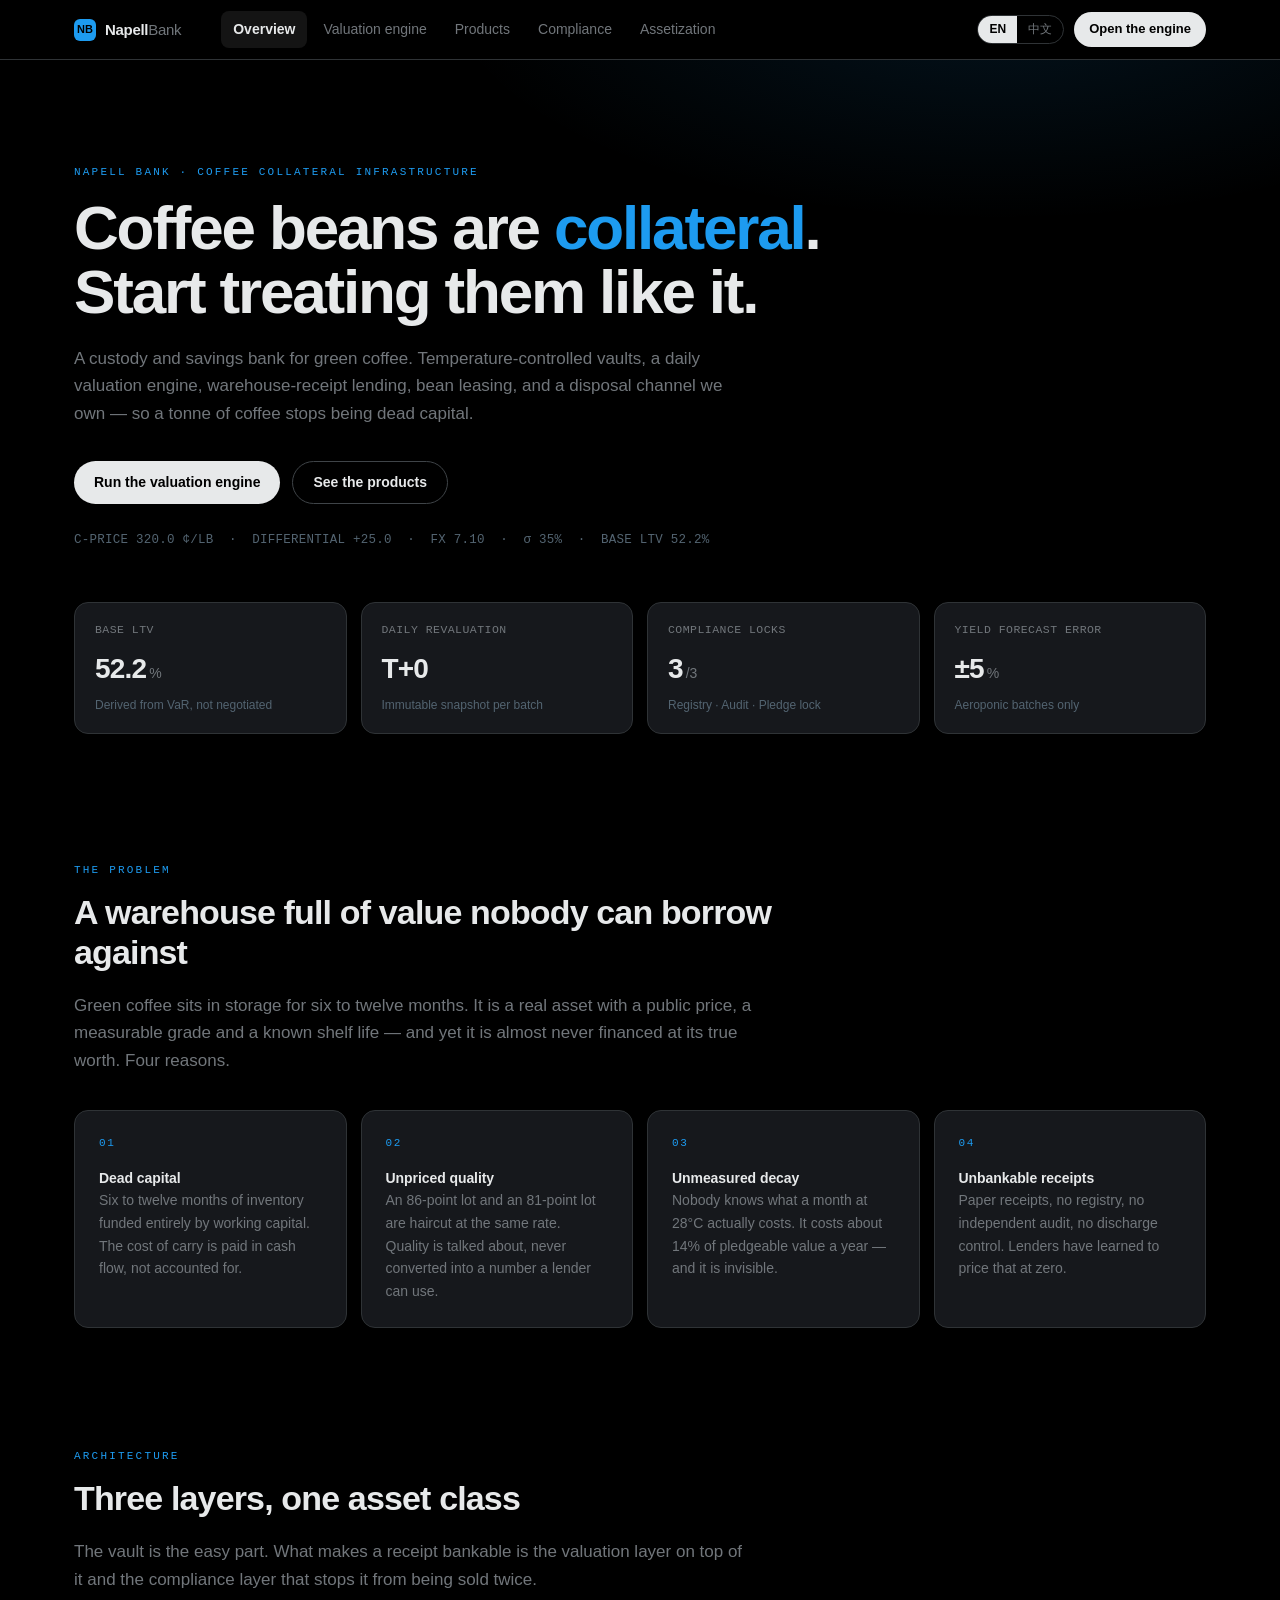
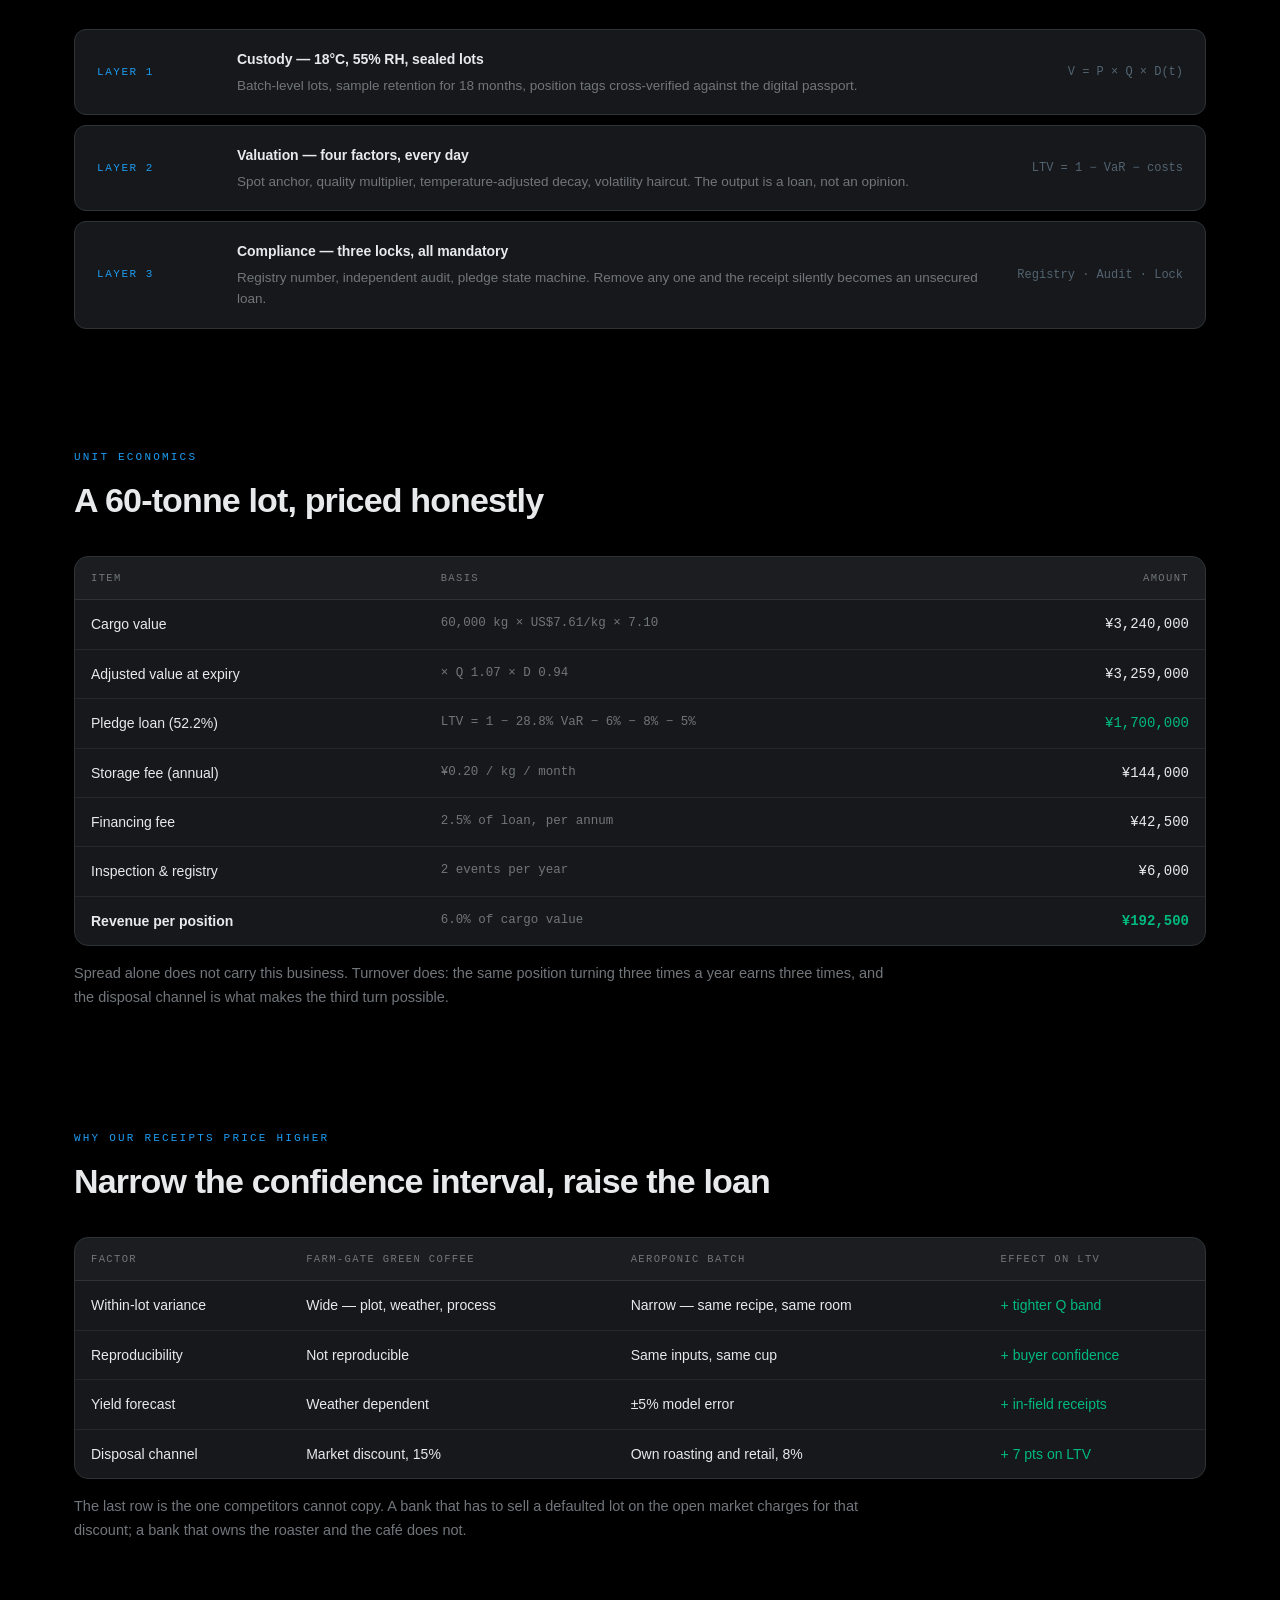
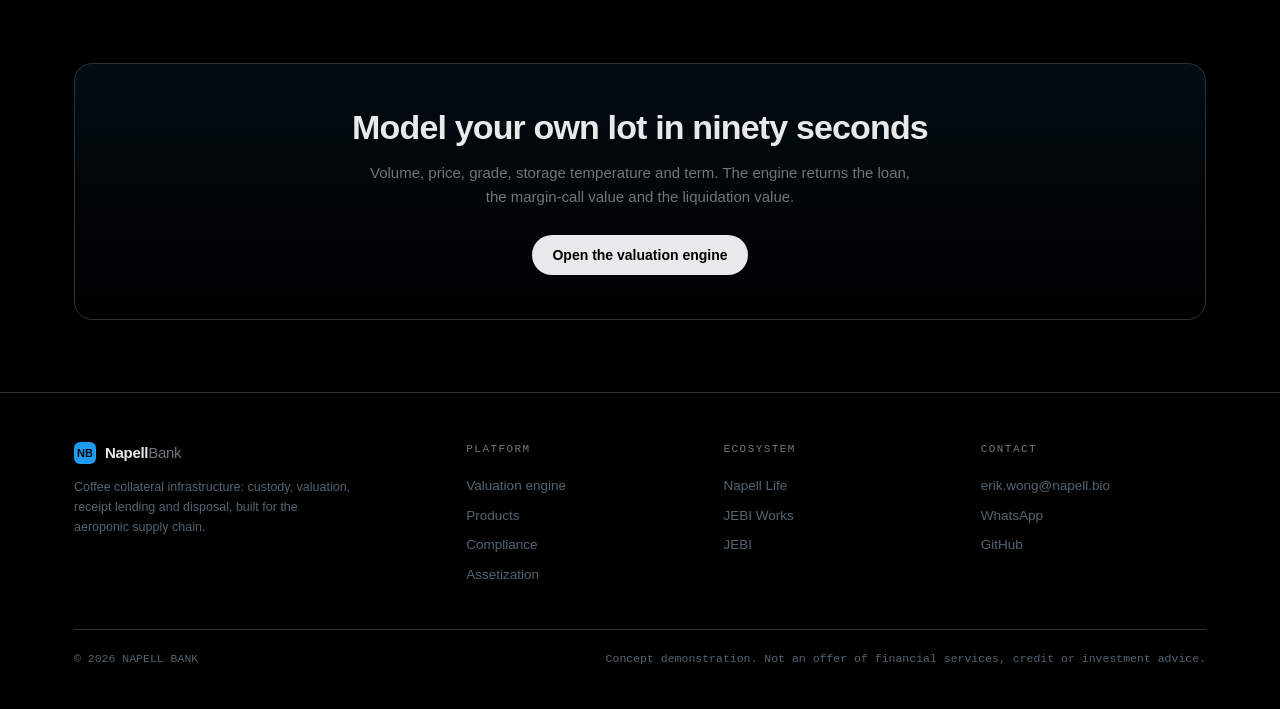
==== index.html @ 78242307 "Napell Bank: coffee bean custody and savings bank Five-page static site built around a VaR-derived v" ====
<!DOCTYPE html>
<html lang="en" data-lang="en">
<head>
<meta charset="utf-8">
<meta name="viewport" content="width=device-width, initial-scale=1">
<title data-en="Napell Bank — Coffee Bean Custody &amp; Savings Bank" data-zh="Napell Bank — 咖啡豆存管与储蓄银行">Napell Bank — Coffee Bean Custody &amp; Savings Bank</title>
<meta name="description" content="A custody and savings bank for green coffee: temperature-controlled vaults, a daily valuation engine, warehouse-receipt lending, bean leasing, and a disposal channel we own.">
<link rel="icon" href="data:image/svg+xml,%3Csvg xmlns='http://www.w3.org/2000/svg' viewBox='0 0 32 32'%3E%3Crect width='32' height='32' rx='8' fill='%231d9bf0'/%3E%3Cellipse cx='16' cy='16' rx='7' ry='9' fill='%23000'/%3E%3Cpath d='M16 8c-2 4-2 12 0 16' stroke='%231d9bf0' stroke-width='1.6' fill='none'/%3E%3C/svg%3E">
<link rel="stylesheet" href="assets/css/style.css">
</head>
<body data-page="index">

<header class="nav">
  <div class="nav-inner">
    <a class="brand" href="index.html">
      <span class="mark">NB</span>
      <span>Napell<span class="b2">Bank</span></span>
    </a>
    <nav class="nav-links">
      <a href="index.html" data-nav="index" data-en="Overview" data-zh="概览">Overview</a>
      <a href="valuation.html" data-nav="valuation" data-en="Valuation engine" data-zh="估值引擎">Valuation engine</a>
      <a href="products.html" data-nav="products" data-en="Products" data-zh="产品">Products</a>
      <a href="compliance.html" data-nav="compliance" data-en="Compliance" data-zh="合规底座">Compliance</a>
      <a href="assetization.html" data-nav="assetization" data-en="Assetization" data-zh="资产化">Assetization</a>
    </nav>
    <div class="nav-right">
      <div class="lang">
        <button data-lang-btn="en" class="on">EN</button>
        <button data-lang-btn="zh">中文</button>
      </div>
      <a class="btn sm" href="valuation.html" data-en="Open the engine" data-zh="打开引擎">Open the engine</a>
      <button class="burger" aria-label="Menu" aria-expanded="false">
        <svg width="20" height="20" viewBox="0 0 20 20" fill="none" stroke="currentColor" stroke-width="1.6"><path d="M3 6h14M3 10h14M3 14h14"/></svg>
      </button>
    </div>
  </div>
</header>

<main>

<section class="hero">
  <div class="wrap">
    <div class="eyebrow" data-en="Napell Bank · Coffee collateral infrastructure" data-zh="Napell Bank · 咖啡抵押品基础设施">Napell Bank · Coffee collateral infrastructure</div>
    <h1 data-en="Coffee beans are <span class='hl'>collateral</span>.<br>Start treating them like it." data-zh="咖啡豆本身就是<span class='hl'>抵押品</span>。<br>请按抵押品的方式对待它。">Coffee beans are <span class="hl">collateral</span>.<br>Start treating them like it.</h1>
    <p class="lead" data-en="A custody and savings bank for green coffee. Temperature-controlled vaults, a daily valuation engine, warehouse-receipt lending, bean leasing, and a disposal channel we own — so a tonne of coffee stops being dead capital." data-zh="一家为生豆而建的存管与储蓄银行。恒温仓、每日估值引擎、仓单质押融资、生豆租赁，加上我们自有的处置渠道——让每一吨咖啡不再是沉默的资本。">A custody and savings bank for green coffee. Temperature-controlled vaults, a daily valuation engine, warehouse-receipt lending, bean leasing, and a disposal channel we own — so a tonne of coffee stops being dead capital.</p>
    <div class="hero-cta">
      <a class="btn" href="valuation.html" data-en="Run the valuation engine" data-zh="运行估值引擎">Run the valuation engine</a>
      <a class="btn ghost" href="products.html" data-en="See the products" data-zh="查看产品">See the products</a>
    </div>
    <div class="hero-note">C-PRICE 320.0 ¢/LB &nbsp;·&nbsp; DIFFERENTIAL +25.0 &nbsp;·&nbsp; FX 7.10 &nbsp;·&nbsp; σ 35% &nbsp;·&nbsp; BASE LTV 52.2%</div>

    <div class="kpis">
      <div class="kpi">
        <div class="k" data-en="Base LTV" data-zh="基准质押率">Base LTV</div>
        <div class="v">52.2<small>%</small></div>
        <div class="n" data-en="Derived from VaR, not negotiated" data-zh="由 VaR 反推，不是谈出来的">Derived from VaR, not negotiated</div>
      </div>
      <div class="kpi">
        <div class="k" data-en="Daily revaluation" data-zh="每日重估">Daily revaluation</div>
        <div class="v">T+0</div>
        <div class="n" data-en="Immutable snapshot per batch" data-zh="每批次留痕不可改">Immutable snapshot per batch</div>
      </div>
      <div class="kpi">
        <div class="k" data-en="Compliance locks" data-zh="合规锁">Compliance locks</div>
        <div class="v">3<small>/3</small></div>
        <div class="n" data-en="Registry · Audit · Pledge lock" data-zh="登记 · 审计 · 质押锁定">Registry · Audit · Pledge lock</div>
      </div>
      <div class="kpi">
        <div class="k" data-en="Yield forecast error" data-zh="产量预测误差">Yield forecast error</div>
        <div class="v">±5<small>%</small></div>
        <div class="n" data-en="Aeroponic batches only" data-zh="仅限雾化水培批次">Aeroponic batches only</div>
      </div>
    </div>
  </div>
</section>

<section class="tight">
  <div class="wrap">
    <div class="sec-head">
      <div class="eyebrow" data-en="The problem" data-zh="问题">The problem</div>
      <h2 data-en="A warehouse full of value nobody can borrow against" data-zh="堆满价值，却借不出一分钱">A warehouse full of value nobody can borrow against</h2>
      <p class="lead" data-en="Green coffee sits in storage for six to twelve months. It is a real asset with a public price, a measurable grade and a known shelf life — and yet it is almost never financed at its true worth. Four reasons." data-zh="生豆在仓里躺六到十二个月。它有公开价格、可测等级、明确货架期——却几乎从不按其真实价值获得融资。原因有四个。">Green coffee sits in storage for six to twelve months. It is a real asset with a public price, a measurable grade and a known shelf life — and yet it is almost never financed at its true worth. Four reasons.</p>
    </div>
    <div class="g4">
      <div class="card">
        <span class="idx">01</span>
        <h4 data-en="Dead capital" data-zh="沉默的资本">Dead capital</h4>
        <p data-en="Six to twelve months of inventory funded entirely by working capital. The cost of carry is paid in cash flow, not accounted for." data-zh="六到十二个月的库存全靠自有流动资金垫付。持有成本以现金流的形式支付，却从不被计入账本。">Six to twelve months of inventory funded entirely by working capital. The cost of carry is paid in cash flow, not accounted for.</p>
      </div>
      <div class="card">
        <span class="idx">02</span>
        <h4 data-en="Unpriced quality" data-zh="未被定价的品质">Unpriced quality</h4>
        <p data-en="An 86-point lot and an 81-point lot are haircut at the same rate. Quality is talked about, never converted into a number a lender can use." data-zh="86 分和 81 分的批次被按同一个折价率处理。品质只是话术，从未被换算成放款方能使用的数字。">An 86-point lot and an 81-point lot are haircut at the same rate. Quality is talked about, never converted into a number a lender can use.</p>
      </div>
      <div class="card">
        <span class="idx">03</span>
        <h4 data-en="Unmeasured decay" data-zh="未被计量的衰减">Unmeasured decay</h4>
        <p data-en="Nobody knows what a month at 28°C actually costs. It costs about 14% of pledgeable value a year — and it is invisible." data-zh="没人知道在 28°C 存放一个月值多少钱。答案是每年约 14% 的可质押价值——而它完全不可见。">Nobody knows what a month at 28°C actually costs. It costs about 14% of pledgeable value a year — and it is invisible.</p>
      </div>
      <div class="card">
        <span class="idx">04</span>
        <h4 data-en="Unbankable receipts" data-zh="不可入押的仓单">Unbankable receipts</h4>
        <p data-en="Paper receipts, no registry, no independent audit, no discharge control. Lenders have learned to price that at zero." data-zh="纸质仓单、无登记、无独立审计、无放货控制。放款方已经学会把它按零计价。">Paper receipts, no registry, no independent audit, no discharge control. Lenders have learned to price that at zero.</p>
      </div>
    </div>
  </div>
</section>

<section>
  <div class="wrap">
    <div class="sec-head">
      <div class="eyebrow" data-en="Architecture" data-zh="架构">Architecture</div>
      <h2 data-en="Three layers, one asset class" data-zh="三层结构，一个资产类别">Three layers, one asset class</h2>
      <p class="lead" data-en="The vault is the easy part. What makes a receipt bankable is the valuation layer on top of it and the compliance layer that stops it from being sold twice." data-zh="建仓是最容易的部分。让仓单可以被抵押的，是压在上面的估值层，以及阻止同一批货被卖两次的合规层。">The vault is the easy part. What makes a receipt bankable is the valuation layer on top of it and the compliance layer that stops it from being sold twice.</p>
    </div>
    <div class="layers">
      <div class="layer">
        <div class="tag" data-en="Layer 1" data-zh="第一层">Layer 1</div>
        <div class="body">
          <h4 data-en="Custody — 18°C, 55% RH, sealed lots" data-zh="存管 — 18°C、55% RH、整批封存">Custody — 18°C, 55% RH, sealed lots</h4>
          <p data-en="Batch-level lots, sample retention for 18 months, position tags cross-verified against the digital passport." data-zh="按批次分垛、留样封存 18 个月、货位标签与数字护照交叉核验。">Batch-level lots, sample retention for 18 months, position tags cross-verified against the digital passport.</p>
        </div>
        <div class="val">V = P × Q × D(t)</div>
      </div>
      <div class="layer">
        <div class="tag" data-en="Layer 2" data-zh="第二层">Layer 2</div>
        <div class="body">
          <h4 data-en="Valuation — four factors, every day" data-zh="估值 — 四个因子，逐日重算">Valuation — four factors, every day</h4>
          <p data-en="Spot anchor, quality multiplier, temperature-adjusted decay, volatility haircut. The output is a loan, not an opinion." data-zh="现货锚、品质乘数、温度修正衰减、波动率折价。输出的是一个可放款金额，不是一个观点。">Spot anchor, quality multiplier, temperature-adjusted decay, volatility haircut. The output is a loan, not an opinion.</p>
        </div>
        <div class="val">LTV = 1 − VaR − costs</div>
      </div>
      <div class="layer">
        <div class="tag" data-en="Layer 3" data-zh="第三层">Layer 3</div>
        <div class="body">
          <h4 data-en="Compliance — three locks, all mandatory" data-zh="合规 — 三道锁，缺一不可">Compliance — three locks, all mandatory</h4>
          <p data-en="Registry number, independent audit, pledge state machine. Remove any one and the receipt silently becomes an unsecured loan." data-zh="登记号、独立审计、质押状态机。去掉任何一条，仓单就在无人察觉中退化为一笔信用贷款。">Registry number, independent audit, pledge state machine. Remove any one and the receipt silently becomes an unsecured loan.</p>
        </div>
        <div class="val">Registry · Audit · Lock</div>
      </div>
    </div>
  </div>
</section>

<section class="tight">
  <div class="wrap">
    <div class="sec-head">
      <div class="eyebrow" data-en="Unit economics" data-zh="单位经济">Unit economics</div>
      <h2 data-en="A 60-tonne lot, priced honestly" data-zh="60 吨批次，把账算清">A 60-tonne lot, priced honestly</h2>
    </div>
    <div class="tw">
      <table>
        <thead>
          <tr>
            <th data-en="Item" data-zh="项目">Item</th>
            <th data-en="Basis" data-zh="口径">Basis</th>
            <th class="num" data-en="Amount" data-zh="金额">Amount</th>
          </tr>
        </thead>
        <tbody>
          <tr>
            <td data-en="Cargo value" data-zh="批次货值">Cargo value</td>
            <td class="mono">60,000 kg × US$7.61/kg × 7.10</td>
            <td class="num">¥3,240,000</td>
          </tr>
          <tr>
            <td data-en="Adjusted value at expiry" data-zh="到期日调整后估值">Adjusted value at expiry</td>
            <td class="mono">× Q 1.07 × D 0.94</td>
            <td class="num">¥3,259,000</td>
          </tr>
          <tr>
            <td data-en="Pledge loan (52.2%)" data-zh="质押放款（52.2%）">Pledge loan (52.2%)</td>
            <td class="mono" data-en="LTV = 1 − 28.8% VaR − 6% − 8% − 5%" data-zh="LTV = 1 − 28.8% VaR − 6% − 8% − 5%">LTV = 1 − 28.8% VaR − 6% − 8% − 5%</td>
            <td class="num up">¥1,700,000</td>
          </tr>
          <tr>
            <td data-en="Storage fee (annual)" data-zh="仓储费（年）">Storage fee (annual)</td>
            <td class="mono">¥0.20 / kg / month</td>
            <td class="num">¥144,000</td>
          </tr>
          <tr>
            <td data-en="Financing fee" data-zh="融资服务费">Financing fee</td>
            <td class="mono" data-en="2.5% of loan, per annum" data-zh="放款额 2.5%，年化">2.5% of loan, per annum</td>
            <td class="num">¥42,500</td>
          </tr>
          <tr>
            <td data-en="Inspection &amp; registry" data-zh="质检与登记">Inspection &amp; registry</td>
            <td class="mono" data-en="2 events per year" data-zh="每年 2 次">2 events per year</td>
            <td class="num">¥6,000</td>
          </tr>
          <tr>
            <td><b data-en="Revenue per position" data-zh="单仓位收入">Revenue per position</b></td>
            <td class="mono" data-en="6.0% of cargo value" data-zh="约占货值 6.0%">6.0% of cargo value</td>
            <td class="num up"><b>¥192,500</b></td>
          </tr>
        </tbody>
      </table>
    </div>
    <p class="mut" style="margin-top:16px;max-width:820px" data-en="Spread alone does not carry this business. Turnover does: the same position turning three times a year earns three times, and the disposal channel is what makes the third turn possible." data-zh="单靠利差撑不起这门生意，杠杆在周转率：同一仓位一年周转三次，收入就是三倍；而让第三次周转成为可能的，是自有处置渠道。">Spread alone does not carry this business. Turnover does: the same position turning three times a year earns three times, and the disposal channel is what makes the third turn possible.</p>
  </div>
</section>

<section>
  <div class="wrap">
    <div class="sec-head">
      <div class="eyebrow" data-en="Why our receipts price higher" data-zh="为什么我们的仓单更值钱">Why our receipts price higher</div>
      <h2 data-en="Narrow the confidence interval, raise the loan" data-zh="把置信区间收窄，放款自然变高">Narrow the confidence interval, raise the loan</h2>
    </div>
    <div class="tw">
      <table>
        <thead>
          <tr>
            <th data-en="Factor" data-zh="因子">Factor</th>
            <th data-en="Farm-gate green coffee" data-zh="传统产地生豆">Farm-gate green coffee</th>
            <th data-en="Aeroponic batch" data-zh="雾化水培批次">Aeroponic batch</th>
            <th data-en="Effect on LTV" data-zh="对质押率的影响">Effect on LTV</th>
          </tr>
        </thead>
        <tbody>
          <tr>
            <td data-en="Within-lot variance" data-zh="批内方差">Within-lot variance</td>
            <td data-en="Wide — plot, weather, process" data-zh="大 — 地块、天气、处理差异">Wide — plot, weather, process</td>
            <td data-en="Narrow — same recipe, same room" data-zh="小 — 同配方、同环境">Narrow — same recipe, same room</td>
            <td class="up" data-en="+ tighter Q band" data-zh="+ Q 区间更窄">+ tighter Q band</td>
          </tr>
          <tr>
            <td data-en="Reproducibility" data-zh="可复现性">Reproducibility</td>
            <td data-en="Not reproducible" data-zh="不可复现">Not reproducible</td>
            <td data-en="Same inputs, same cup" data-zh="同输入、同风味">Same inputs, same cup</td>
            <td class="up" data-en="+ buyer confidence" data-zh="+ 买方信心">+ buyer confidence</td>
          </tr>
          <tr>
            <td data-en="Yield forecast" data-zh="产量预测">Yield forecast</td>
            <td data-en="Weather dependent" data-zh="看天">Weather dependent</td>
            <td data-en="±5% model error" data-zh="模型误差 ±5%">±5% model error</td>
            <td class="up" data-en="+ in-field receipts" data-zh="+ 在田仓单">+ in-field receipts</td>
          </tr>
          <tr>
            <td data-en="Disposal channel" data-zh="处置渠道">Disposal channel</td>
            <td data-en="Market discount, 15%" data-zh="市场折价 15%">Market discount, 15%</td>
            <td data-en="Own roasting and retail, 8%" data-zh="自有烘焙与零售，8%">Own roasting and retail, 8%</td>
            <td class="up" data-en="+ 7 pts on LTV" data-zh="+ 7 个点质押率">+ 7 pts on LTV</td>
          </tr>
        </tbody>
      </table>
    </div>
    <p class="mut" style="margin-top:16px;max-width:820px" data-en="The last row is the one competitors cannot copy. A bank that has to sell a defaulted lot on the open market charges for that discount; a bank that owns the roaster and the café does not." data-zh="最后一行是竞争对手抄不走的。必须在公开市场抛售违约批次的银行，会把这个折价计进利率；同时拥有烘焙厂和门店的银行不会。">The last row is the one competitors cannot copy. A bank that has to sell a defaulted lot on the open market charges for that discount; a bank that owns the roaster and the café does not.</p>
  </div>
</section>

<section class="tight">
  <div class="wrap">
    <div class="c-cta">
      <h2 data-en="Model your own lot in ninety seconds" data-zh="九十秒给算一遍你的批次">Model your own lot in ninety seconds</h2>
      <p data-en="Volume, price, grade, storage temperature and term. The engine returns the loan, the margin-call value and the liquidation value." data-zh="吨数、价格、等级、仓温、期限。引擎直接返回放款额、追保值与平仓值。">Volume, price, grade, storage temperature and term. The engine returns the loan, the margin-call value and the liquidation value.</p>
      <a class="btn" href="valuation.html" data-en="Open the valuation engine" data-zh="打开估值引擎">Open the valuation engine</a>
    </div>
  </div>
</section>

</main>

<footer>
  <div class="wrap">
    <div class="foot-grid">
      <div class="foot-brand">
        <a class="brand" href="index.html"><span class="mark">NB</span><span>Napell<span class="b2">Bank</span></span></a>
        <p data-en="Coffee collateral infrastructure: custody, valuation, receipt lending and disposal, built for the aeroponic supply chain." data-zh="咖啡抵押品基础设施：存管、估值、仓单融资与处置，为雾化水培供应链而建。">Coffee collateral infrastructure: custody, valuation, receipt lending and disposal, built for the aeroponic supply chain.</p>
      </div>
      <div class="foot-col">
        <h5 data-en="Platform" data-zh="平台">Platform</h5>
        <a href="valuation.html" data-en="Valuation engine" data-zh="估值引擎">Valuation engine</a>
        <a href="products.html" data-en="Products" data-zh="产品">Products</a>
        <a href="compliance.html" data-en="Compliance" data-zh="合规">Compliance</a>
        <a href="assetization.html" data-en="Assetization" data-zh="资产化">Assetization</a>
      </div>
      <div class="foot-col">
        <h5 data-en="Ecosystem" data-zh="生态">Ecosystem</h5>
        <a href="https://napell.life" target="_blank" rel="noopener">Napell Life</a>
        <a href="https://www.jebiwork.com" target="_blank" rel="noopener">JEBI Works</a>
        <a href="https://coffeeos.space" target="_blank" rel="noopener">JEBI</a>
      </div>
      <div class="foot-col">
        <h5 data-en="Contact" data-zh="联系">Contact</h5>
        <a href="mailto:erik.wong@napell.bio">erik.wong@napell.bio</a>
        <a href="https://wa.me/85293188252" target="_blank" rel="noopener">WhatsApp</a>
        <a href="https://github.com/erikcywong/napellbank.com" target="_blank" rel="noopener">GitHub</a>
      </div>
    </div>
    <div class="foot-bottom">
      <span>© 2026 NAPELL BANK</span>
      <span data-en="Concept demonstration. Not an offer of financial services, credit or investment advice." data-zh="概念演示站点，不构成金融服务、信贷或投资建议的要约。">Concept demonstration. Not an offer of financial services, credit or investment advice.</span>
    </div>
  </div>
</footer>

<script src="assets/js/i18n.js"></script>
<script src="assets/js/nav.js"></script>
</body>
</html>
---- assets/css/style.css ----
/* NAPELL BANK — coffee collateral infrastructure
   X.com dark chrome. Flat surfaces, thin borders, tabular numerals. */

:root{
  --bg:#000000;
  --bg-2:#0a0b0d;
  --card:#16181c;
  --card-2:#1c1f23;
  --border:#2f3336;
  --border-2:#3f4448;
  --text:#e7e9ea;
  --muted:#71767b;
  --dim:#536471;
  --accent:#1d9bf0;
  --accent-soft:rgba(29,155,240,.10);
  --up:#00ba7c;
  --down:#f4212e;
  --warn:#ffd400;
  --sans:-apple-system,BlinkMacSystemFont,"Segoe UI",Roboto,Helvetica,Arial,"PingFang SC","Microsoft YaHei",sans-serif;
  --mono:ui-monospace,SFMono-Regular,"SF Mono",Menlo,Consolas,"Liberation Mono",monospace;
  --max:1180px;
  --nav-h:60px;
}

*{box-sizing:border-box;margin:0;padding:0}
html{scroll-behavior:smooth;-webkit-text-size-adjust:100%}
body{
  background:var(--bg);
  color:var(--text);
  font-family:var(--sans);
  font-size:15px;
  line-height:1.6;
  padding-top:var(--nav-h);
  -webkit-font-smoothing:antialiased;
}
::selection{background:rgba(29,155,240,.35);color:#fff}
a{color:inherit;text-decoration:none}
img,svg{display:block;max-width:100%}

/* ---------- nav ---------- */
.nav{
  position:fixed;top:0;left:0;right:0;z-index:100;height:var(--nav-h);
  background:rgba(0,0,0,.78);
  -webkit-backdrop-filter:saturate(180%) blur(14px);
  backdrop-filter:saturate(180%) blur(14px);
  border-bottom:1px solid var(--border);
}
.nav-inner{
  max-width:var(--max);margin:0 auto;height:100%;padding:0 24px;
  display:flex;align-items:center;gap:32px;
}
.brand{display:flex;align-items:center;gap:9px;font-weight:700;letter-spacing:-.02em;font-size:15px;white-space:nowrap}
.brand .mark{
  width:22px;height:22px;border-radius:6px;background:var(--accent);
  display:grid;place-items:center;font-size:11px;font-weight:700;color:#000;letter-spacing:0;
}
.brand .b2{color:var(--muted);font-weight:500}
.nav-links{display:flex;align-items:center;gap:4px;margin-left:8px;flex:1}
.nav-links a{
  padding:7px 12px;border-radius:8px;font-size:14px;color:var(--muted);
  transition:color .15s,background .15s;white-space:nowrap;
}
.nav-links a:hover{color:var(--text);background:rgba(255,255,255,.06)}
.nav-links a.on{color:var(--text);font-weight:600;background:rgba(255,255,255,.08)}
.nav-right{display:flex;align-items:center;gap:10px}
.lang{display:flex;border:1px solid var(--border);border-radius:99px;overflow:hidden}
.lang button{
  background:none;border:0;color:var(--muted);font-family:var(--sans);
  font-size:12px;padding:5px 11px;cursor:pointer;transition:.15s;
}
.lang button.on{background:var(--text);color:#000;font-weight:600}
.btn{
  display:inline-flex;align-items:center;gap:8px;
  background:var(--text);color:#000;border:0;border-radius:99px;
  font-family:var(--sans);font-size:14px;font-weight:600;
  padding:9px 20px;cursor:pointer;transition:.15s;white-space:nowrap;
}
.btn:hover{background:#d0d3d6}
.btn.ghost{background:transparent;color:var(--text);border:1px solid var(--border-2)}
.btn.ghost:hover{background:rgba(255,255,255,.06)}
.btn.sm{padding:7px 15px;font-size:13px}
.burger{display:none;background:none;border:0;color:var(--text);cursor:pointer;padding:6px}

/* ---------- layout ---------- */
.wrap{max-width:var(--max);margin:0 auto;padding:0 24px}
section{padding:72px 0}
section.tight{padding:48px 0}
.sec-head{max-width:760px;margin-bottom:36px}
.eyebrow{
  font-family:var(--mono);font-size:11px;letter-spacing:.20em;text-transform:uppercase;
  color:var(--accent);margin-bottom:14px;
}
h1{font-size:clamp(36px,5vw,62px);line-height:1.04;letter-spacing:-.035em;font-weight:700}
h2{font-size:clamp(24px,3vw,34px);line-height:1.15;letter-spacing:-.025em;font-weight:700}
h3{font-size:17px;line-height:1.3;letter-spacing:-.01em;font-weight:600}
h4{font-size:14px;font-weight:600;letter-spacing:-.005em}
.lead{font-size:17px;line-height:1.62;color:var(--muted);margin-top:20px;max-width:680px}
p.mut{color:var(--muted);font-size:14.5px;line-height:1.65}
.hl{color:var(--accent)}
.rule{height:1px;background:var(--border);margin:0}

.hero{padding:104px 0 80px;position:relative;overflow:hidden}
.hero:before{
  content:"";position:absolute;inset:0;
  background:radial-gradient(900px 380px at 78% -10%,rgba(29,155,240,.13),transparent 62%);
  pointer-events:none;
}
.hero .wrap{position:relative}
.hero-cta{display:flex;gap:12px;margin-top:34px;flex-wrap:wrap}
.hero-note{margin-top:26px;font-size:12.5px;color:var(--dim);font-family:var(--mono);letter-spacing:.02em}

/* ---------- kpi ---------- */
.kpis{display:grid;grid-template-columns:repeat(4,1fr);gap:14px;margin-top:52px}
.kpi{background:var(--card);border:1px solid var(--border);border-radius:14px;padding:18px 20px}
.kpi .k{font-size:11.5px;color:var(--muted);letter-spacing:.04em;text-transform:uppercase;font-family:var(--mono)}
.kpi .v{font-size:28px;font-weight:600;letter-spacing:-.03em;margin-top:8px;font-variant-numeric:tabular-nums}
.kpi .v small{font-size:14px;font-weight:500;color:var(--muted);margin-left:3px;letter-spacing:0}
.kpi .n{font-size:12px;color:var(--dim);margin-top:4px}

/* ---------- cards & grids ---------- */
.g2{display:grid;grid-template-columns:repeat(2,1fr);gap:16px}
.g3{display:grid;grid-template-columns:repeat(3,1fr);gap:16px}
.g4{display:grid;grid-template-columns:repeat(4,1fr);gap:14px}
.card{
  background:var(--card);border:1px solid var(--border);border-radius:14px;
  padding:24px;transition:border-color .2s,background .2s;
}
.card.pad-lg{padding:30px}
.card h3{margin-bottom:10px}
.card p{color:var(--muted);font-size:14px;line-height:1.62}
.card .idx{
  font-family:var(--mono);font-size:11px;color:var(--accent);
  letter-spacing:.14em;margin-bottom:14px;display:block;
}
a.card:hover{border-color:var(--border-2);background:var(--card-2)}
.card .arrow{margin-top:16px;font-size:13px;color:var(--accent);font-weight:600}

/* ---------- formula ---------- */
.formula{
  background:var(--bg-2);border:1px solid var(--border);border-radius:12px;
  padding:22px 24px;font-family:var(--mono);font-size:13.5px;line-height:2.05;
  overflow-x:auto;
}
.formula .op{color:var(--accent)}
.formula .cm{color:var(--dim)}
.formula .k{color:var(--warn)}

/* ---------- tables ---------- */
.tw{overflow-x:auto;border:1px solid var(--border);border-radius:14px;background:var(--card)}
table{width:100%;border-collapse:collapse;font-size:14px;min-width:560px}
thead th{
  text-align:left;font-family:var(--mono);font-size:10.5px;letter-spacing:.13em;
  text-transform:uppercase;color:var(--muted);font-weight:500;
  padding:13px 16px;border-bottom:1px solid var(--border);background:rgba(255,255,255,.02);
  white-space:nowrap;
}
tbody td{padding:13px 16px;border-bottom:1px solid rgba(47,51,54,.6);vertical-align:top}
tbody tr:last-child td{border-bottom:0}
tbody tr:hover{background:rgba(255,255,255,.02)}
.num{font-family:var(--mono);font-variant-numeric:tabular-nums;text-align:right;white-space:nowrap}
.up{color:var(--up)}
.down{color:var(--down)}
.mono{font-family:var(--mono);font-size:12.5px;color:var(--muted)}

/* ---------- layers diagram ---------- */
.layers{display:flex;flex-direction:column;gap:10px;margin-top:8px}
.layer{
  display:grid;grid-template-columns:120px 1fr auto;align-items:center;gap:20px;
  background:var(--card);border:1px solid var(--border);border-radius:12px;padding:18px 22px;
}
.layer .tag{font-family:var(--mono);font-size:11px;letter-spacing:.14em;color:var(--accent);text-transform:uppercase}
.layer .body h4{margin-bottom:4px}
.layer .body p{color:var(--muted);font-size:13.5px;margin:0}
.layer .val{font-family:var(--mono);font-size:12px;color:var(--dim);text-align:right;white-space:nowrap}

/* ---------- calculator ---------- */
.calc{display:grid;grid-template-columns:1fr 1.08fr;gap:20px;align-items:start}
.panel{background:var(--card);border:1px solid var(--border);border-radius:16px;padding:24px}
.panel-head{display:flex;align-items:baseline;justify-content:space-between;gap:12px;margin-bottom:20px}
.panel-head h3{font-size:15px}
.panel-head .hint{font-family:var(--mono);font-size:11px;color:var(--dim)}
.fields{display:grid;grid-template-columns:1fr 1fr;gap:14px}
.field{display:flex;flex-direction:column;gap:6px}
.field.full{grid-column:1/-1}
.field label{font-size:11.5px;color:var(--muted);font-family:var(--mono);letter-spacing:.05em;text-transform:uppercase}
.field input,.field select{
  background:var(--bg-2);border:1px solid var(--border);border-radius:8px;
  color:var(--text);font-family:var(--mono);font-size:14px;padding:10px 12px;
  width:100%;outline:none;transition:border-color .15s;
  font-variant-numeric:tabular-nums;
}
.field input:focus,.field select:focus{border-color:var(--accent)}
.field .unit{font-size:11px;color:var(--dim);font-family:var(--mono)}
.field input[type=range]{padding:0;height:26px;background:none;border:0;-webkit-appearance:none;appearance:none}
.field input[type=range]::-webkit-slider-runnable-track{height:3px;background:var(--border-2);border-radius:99px}
.field input[type=range]::-webkit-slider-thumb{
  -webkit-appearance:none;width:13px;height:13px;border-radius:50%;background:var(--accent);
  margin-top:-5px;cursor:pointer;
}
.field input[type=range]::-moz-range-track{height:3px;background:var(--border-2);border-radius:99px}
.field input[type=range]::-moz-range-thumb{width:13px;height:13px;border:0;border-radius:50%;background:var(--accent);cursor:pointer}

.res-grid{display:grid;grid-template-columns:1fr 1fr;gap:12px}
.metric{background:var(--bg-2);border:1px solid var(--border);border-radius:10px;padding:14px 16px}
.metric .k{font-size:11px;color:var(--muted);font-family:var(--mono);letter-spacing:.05em}
.metric .v{font-size:24px;font-weight:600;letter-spacing:-.028em;margin-top:5px;font-variant-numeric:tabular-nums}
.metric .v.big{font-size:30px;color:var(--accent)}
.metric .s{font-size:11.5px;color:var(--dim);margin-top:3px;font-family:var(--mono)}
.metric.ok .v{color:var(--up)}
.metric.bad .v{color:var(--down)}

.gauge{margin-top:20px}
.gauge-top{display:flex;justify-content:space-between;font-family:var(--mono);font-size:11px;color:var(--muted);margin-bottom:8px}
.gauge-bar{position:relative;height:10px;border-radius:99px;background:linear-gradient(90deg,#0b3d2e 0%,#123f2e 42%,#3a2a0a 60%,#3d1518 78%,#4a1216 100%)}
.gauge-fill{position:absolute;inset:0 auto 0 0;border-radius:99px;background:rgba(29,155,240,.28);border-right:2px solid var(--accent)}
.gauge-marks{position:relative;height:22px;margin-top:2px}
.gauge-marks span{position:absolute;top:0;transform:translateX(-50%);font-family:var(--mono);font-size:10px;color:var(--dim);white-space:nowrap}
.gauge-marks span:before{content:"";position:absolute;left:50%;top:-11px;width:1px;height:9px;background:var(--border-2)}

.status{margin-top:18px;padding:13px 16px;border-radius:10px;font-size:13.5px;border:1px solid}
.status.ok{background:rgba(0,186,124,.07);border-color:rgba(0,186,124,.3);color:#7fe0c0}
.status.warn{background:rgba(255,212,0,.06);border-color:rgba(255,212,0,.28);color:#e8c96a}
.status.bad{background:rgba(244,33,46,.07);border-color:rgba(244,33,46,.3);color:#f49098}

/* ---------- misc ---------- */
.tagline{display:flex;gap:8px;flex-wrap:wrap;margin-top:18px}
.pill{
  font-family:var(--mono);font-size:11px;letter-spacing:.05em;color:var(--muted);
  border:1px solid var(--border);border-radius:99px;padding:5px 12px;
}
.pill.a{color:var(--accent);border-color:rgba(29,155,240,.35);background:var(--accent-soft)}

.quote{
  border-left:2px solid var(--accent);padding:4px 0 4px 20px;
  font-size:16px;line-height:1.6;color:var(--text);margin:28px 0;
}
.quote cite{display:block;font-style:normal;font-size:12.5px;color:var(--dim);margin-top:10px;font-family:var(--mono)}

.rulelist{list-style:none;display:flex;flex-direction:column;gap:12px}
.rulelist li{display:flex;gap:14px;align-items:flex-start;font-size:14.5px;color:var(--muted);line-height:1.55}
.rulelist li b{color:var(--text);font-weight:600}
.rulelist .n{
  flex:0 0 auto;width:22px;height:22px;border-radius:6px;background:var(--accent-soft);
  color:var(--accent);font-family:var(--mono);font-size:11px;display:grid;place-items:center;margin-top:1px;
}

.chart{width:100%;height:320px}
.chart-sm{width:100%;height:260px}

.callout{
  background:var(--bg-2);border:1px solid var(--border);border-left:2px solid var(--warn);
  border-radius:10px;padding:18px 20px;font-size:14px;color:var(--muted);line-height:1.62;
}
.callout b{color:var(--text)}

.c-cta{
  background:linear-gradient(180deg,rgba(29,155,240,.08),transparent);
  border:1px solid var(--border);border-radius:18px;padding:44px;text-align:center;
}
.c-cta h2{max-width:640px;margin:0 auto}
.c-cta p{color:var(--muted);margin:14px auto 26px;max-width:560px}

footer{border-top:1px solid var(--border);padding:48px 0 40px;margin-top:24px}
.foot-grid{display:grid;grid-template-columns:1.6fr 1fr 1fr 1fr;gap:32px}
.foot-brand p{color:var(--dim);font-size:12.5px;line-height:1.6;margin-top:12px;max-width:280px}
.foot-col h5{font-size:11px;font-family:var(--mono);letter-spacing:.13em;text-transform:uppercase;color:var(--muted);margin-bottom:12px;font-weight:500}
.foot-col a{display:block;font-size:13.5px;color:var(--dim);padding:4px 0;transition:color .15s}
.foot-col a:hover{color:var(--text)}
.foot-bottom{
  margin-top:40px;padding-top:20px;border-top:1px solid var(--border);
  display:flex;justify-content:space-between;gap:16px;flex-wrap:wrap;
  font-size:11.5px;color:var(--dim);font-family:var(--mono);
}

/* ---------- responsive ---------- */
@media (max-width:1000px){
  .kpis{grid-template-columns:repeat(2,1fr)}
  .g4{grid-template-columns:repeat(2,1fr)}
  .g3{grid-template-columns:1fr}
  .calc{grid-template-columns:1fr}
  .foot-grid{grid-template-columns:1fr 1fr}
  .layer{grid-template-columns:1fr;gap:8px}
  .layer .val{text-align:left}
}
@media (max-width:860px){
  .nav-links{
    display:none;position:absolute;top:var(--nav-h);left:0;right:0;
    background:rgba(0,0,0,.97);border-bottom:1px solid var(--border);
    flex-direction:column;align-items:stretch;padding:12px;gap:2px;
  }
  .nav-links.open{display:flex}
  .nav-links a{padding:12px 14px;font-size:15px}
  .burger{display:block}
  .nav-right .btn{display:none}
  .hero{padding:64px 0 56px}
  section{padding:52px 0}
  .g2{grid-template-columns:1fr}
  .g4{grid-template-columns:1fr}
  .fields{grid-template-columns:1fr}
  .res-grid{grid-template-columns:1fr}
  .foot-grid{grid-template-columns:1fr}
  .c-cta{padding:30px 22px}
  h1{font-size:34px}
}

@media (prefers-reduced-motion:reduce){
  *{animation:none!important;transition:none!important}
}
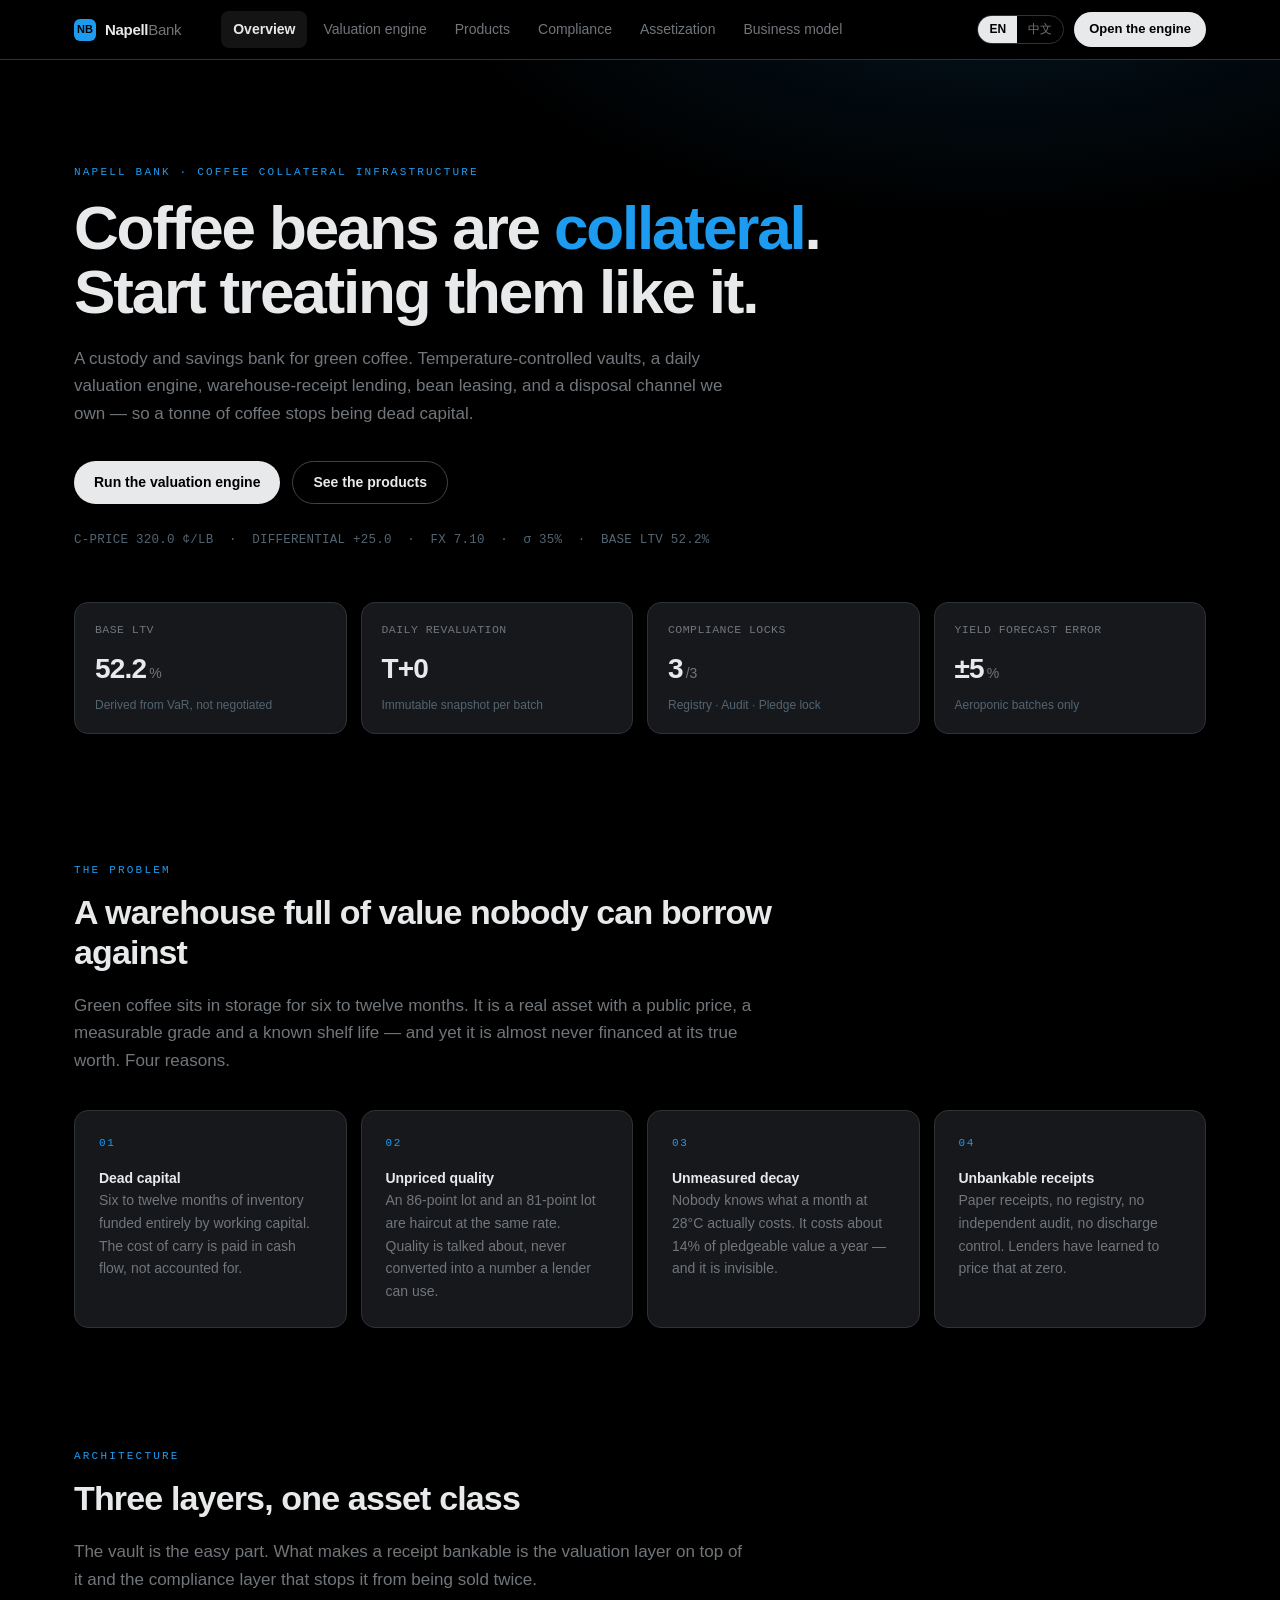
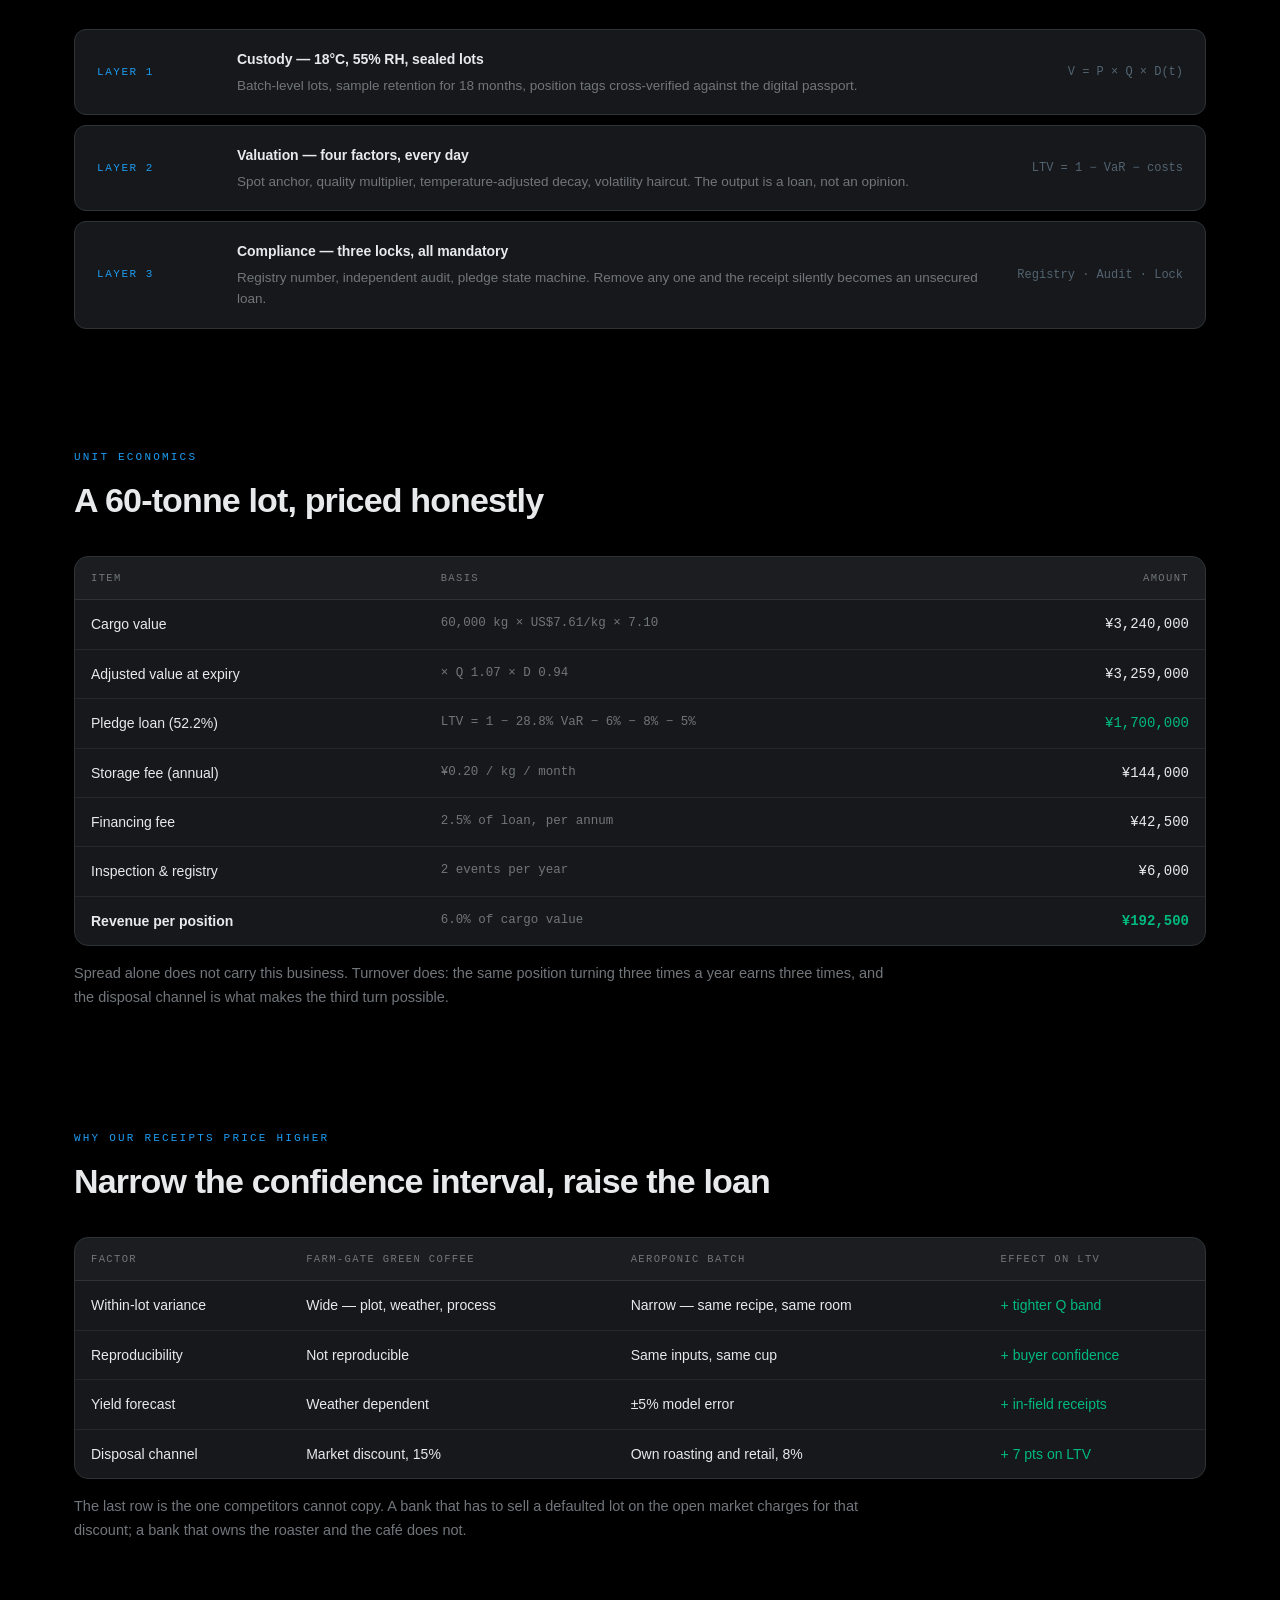
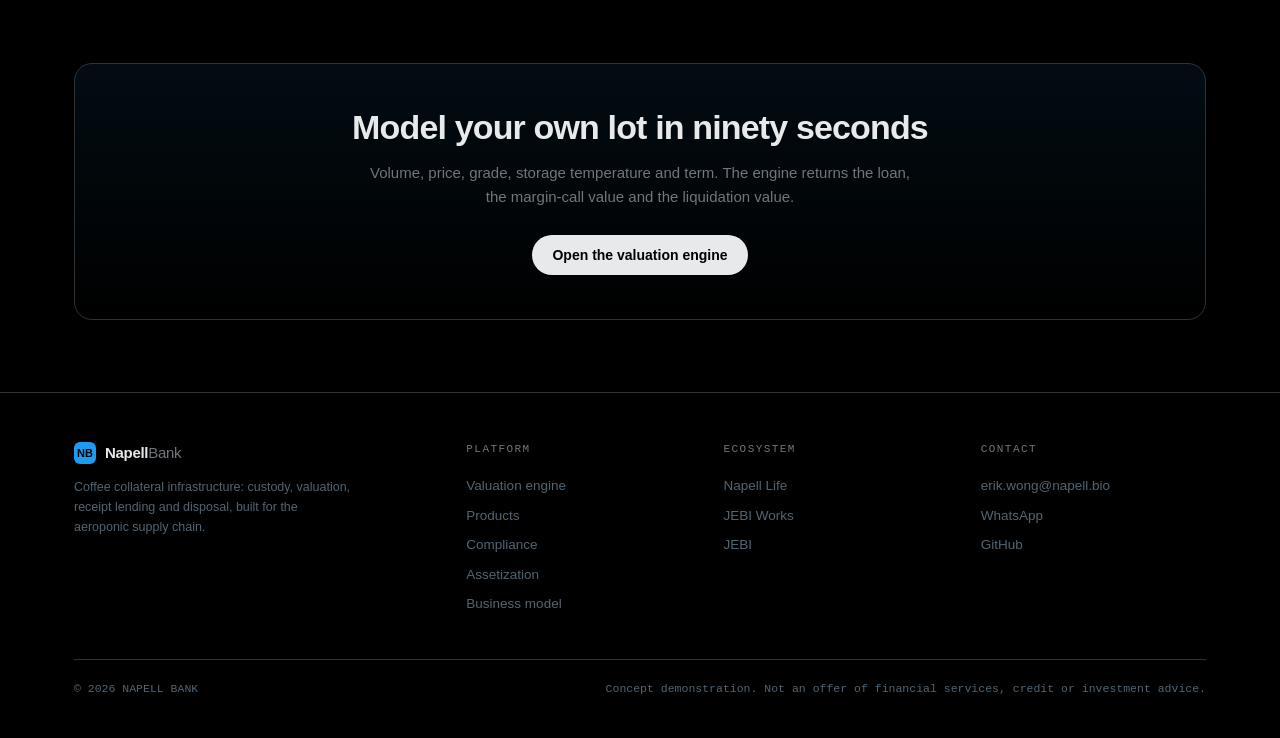
==== commit 53bbce2a: "Add business model page (model.html) Fold the standalone service/revenue design into the site as a s" ====
--- a/index.html
+++ b/index.html
@@ -22,6 +22,7 @@
       <a href="products.html" data-nav="products" data-en="Products" data-zh="产品">Products</a>
       <a href="compliance.html" data-nav="compliance" data-en="Compliance" data-zh="合规底座">Compliance</a>
       <a href="assetization.html" data-nav="assetization" data-en="Assetization" data-zh="资产化">Assetization</a>
+      <a href="model.html" data-nav="model" data-en="Business model" data-zh="商业模式">Business model</a>
     </nav>
     <div class="nav-right">
       <div class="lang">
@@ -273,6 +274,7 @@
         <a href="products.html" data-en="Products" data-zh="产品">Products</a>
         <a href="compliance.html" data-en="Compliance" data-zh="合规">Compliance</a>
         <a href="assetization.html" data-en="Assetization" data-zh="资产化">Assetization</a>
+        <a href="model.html" data-en="Business model" data-zh="商业模式">Business model</a>
       </div>
       <div class="foot-col">
         <h5 data-en="Ecosystem" data-zh="生态">Ecosystem</h5>
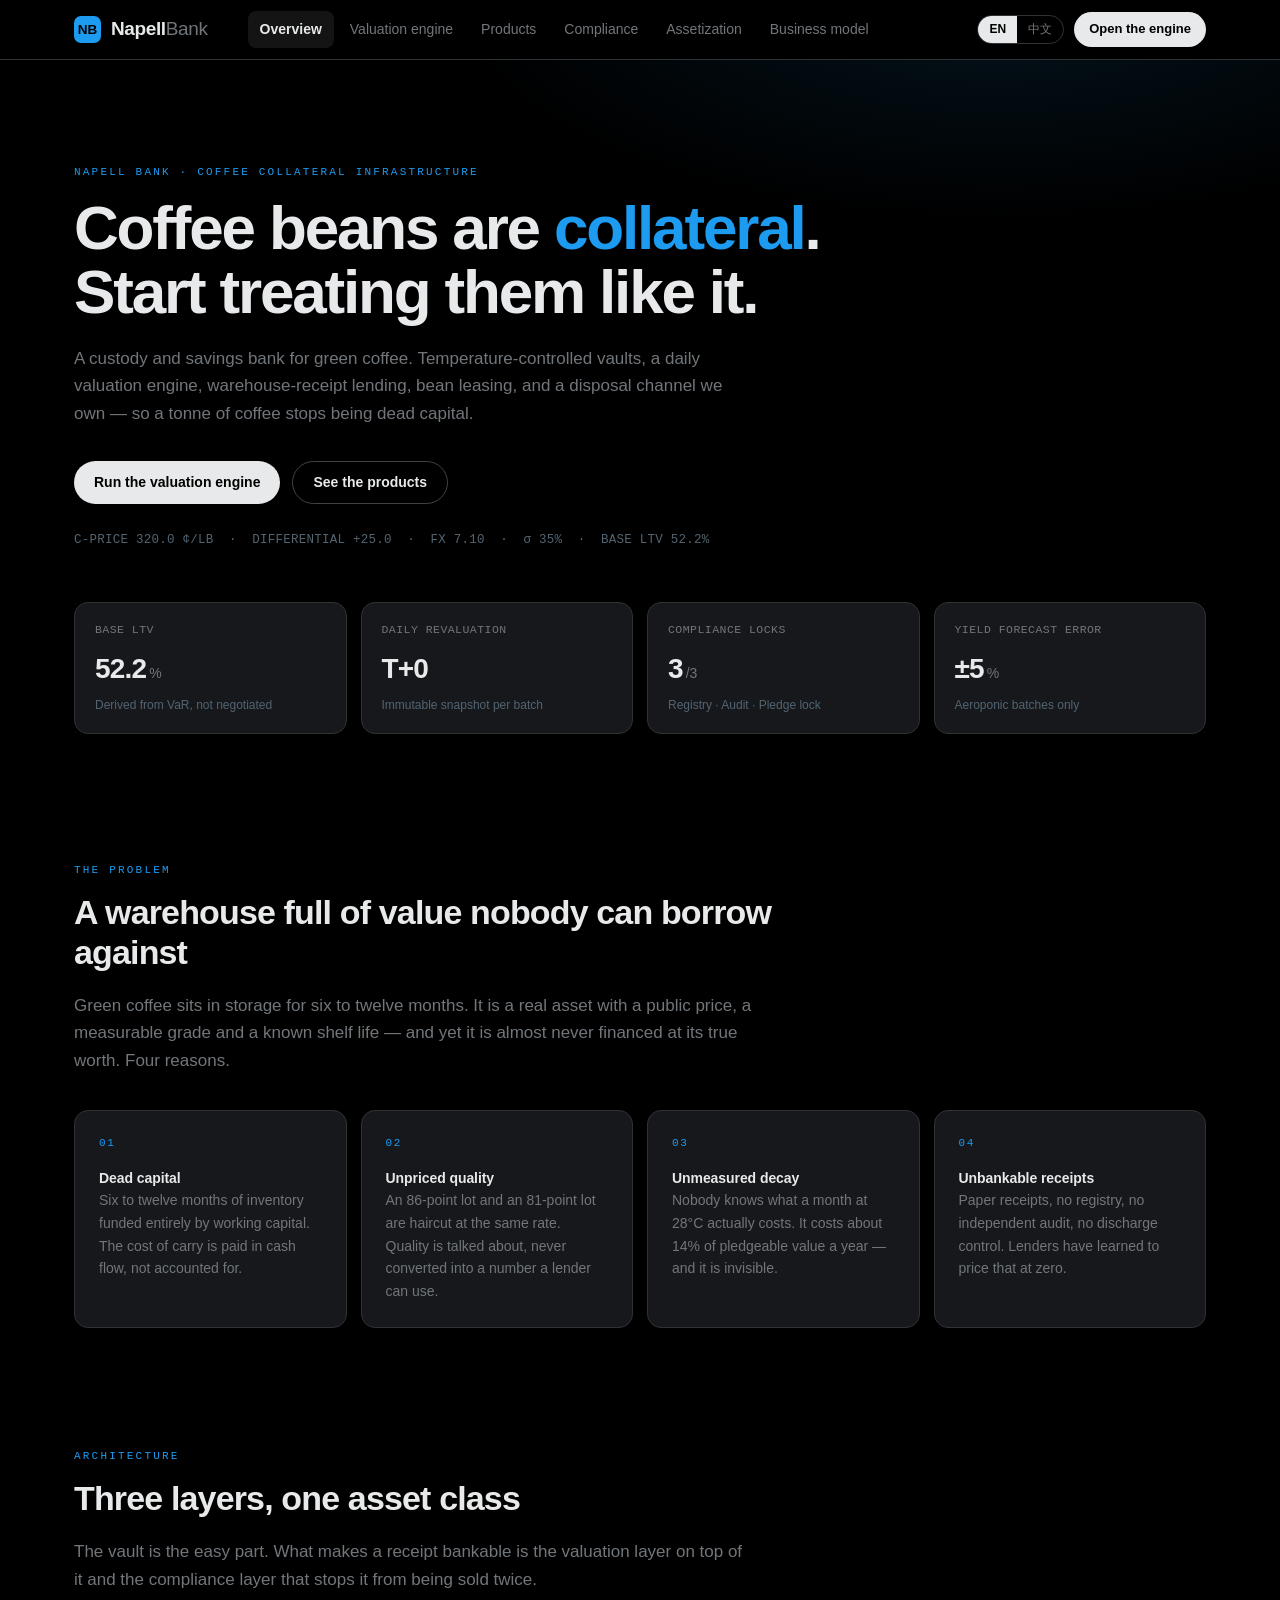
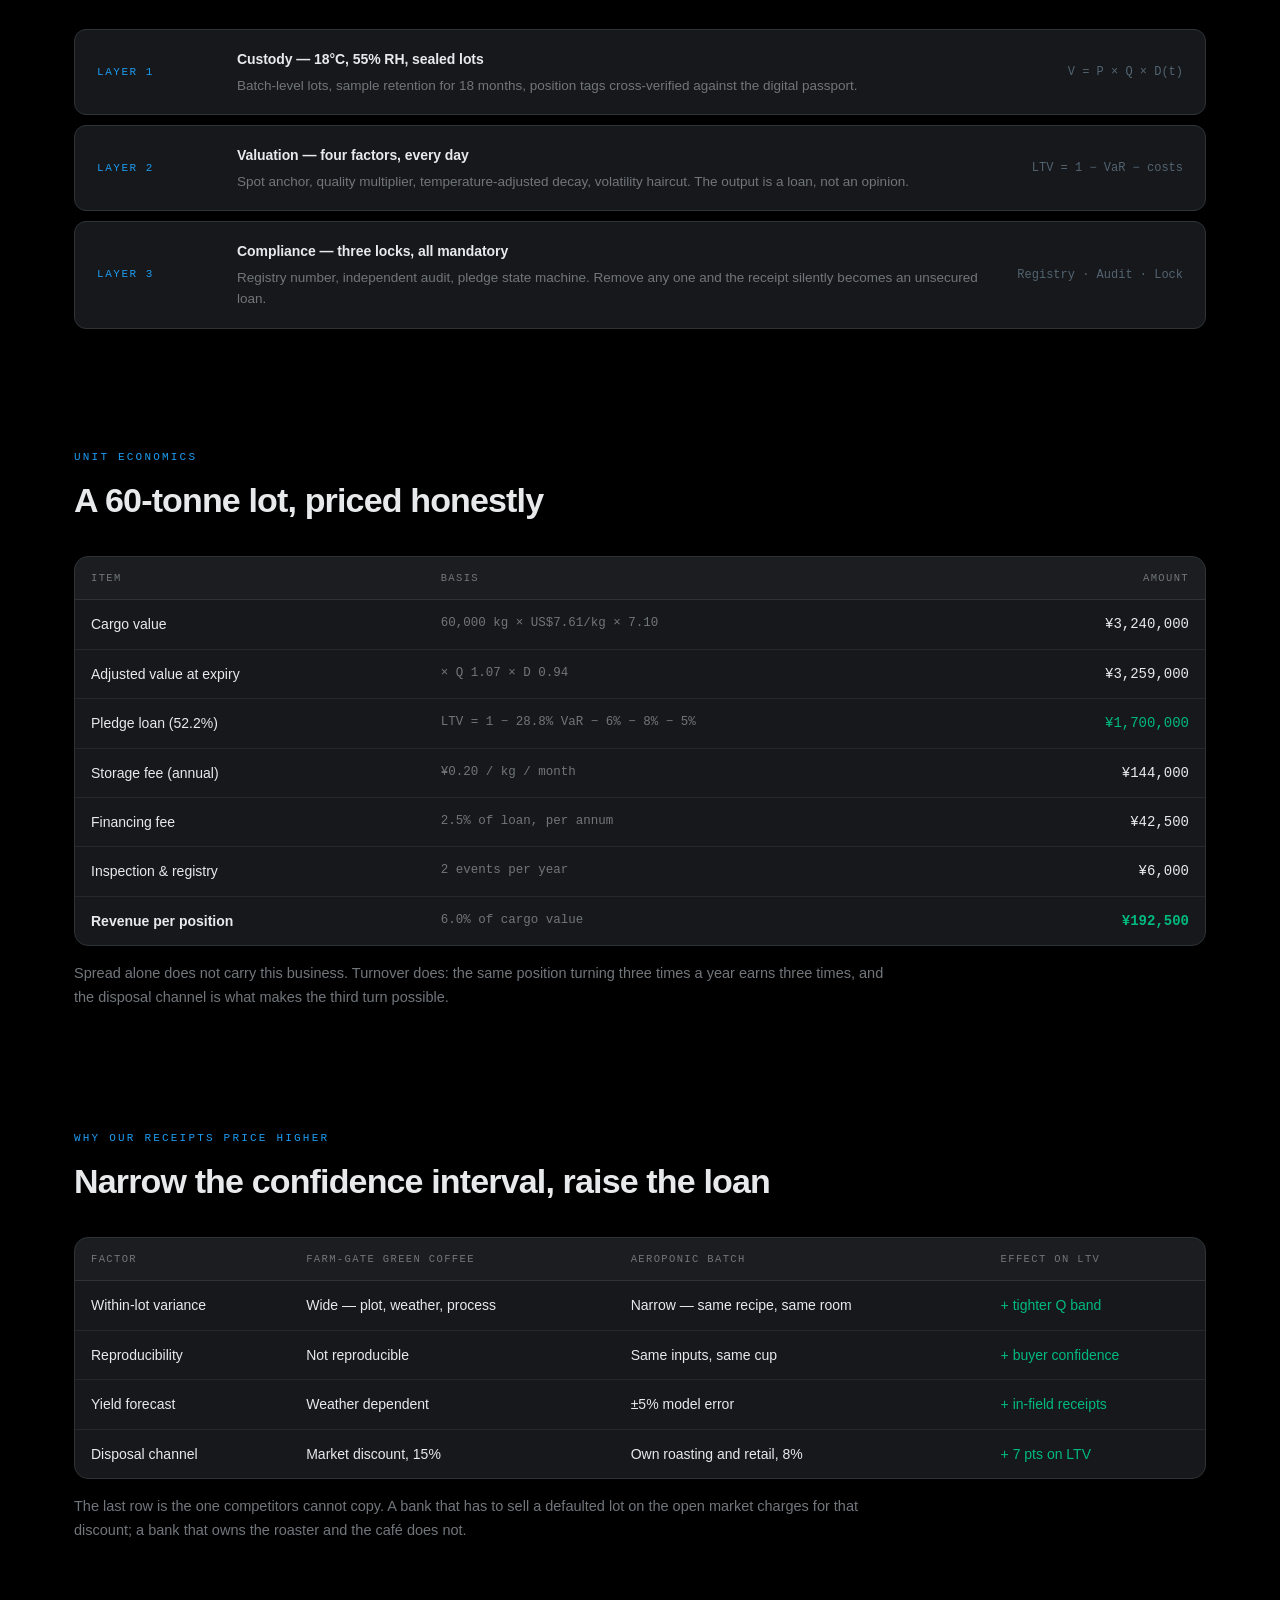
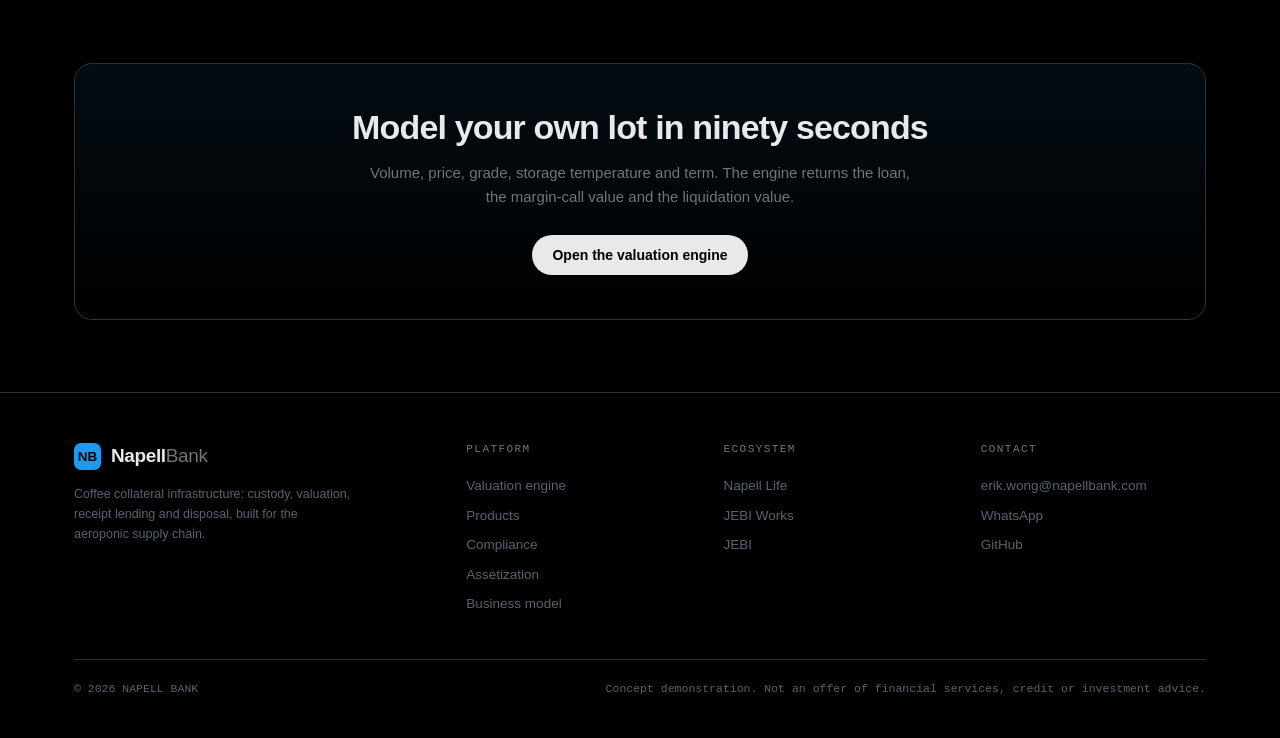
==== commit 563f6680: "Bigger brand wordmark; switch contact email to napellbank.com Brand wordmark 15px -> 19px with a pro" ====
--- a/index.html
+++ b/index.html
@@ -284,7 +284,7 @@
       </div>
       <div class="foot-col">
         <h5 data-en="Contact" data-zh="联系">Contact</h5>
-        <a href="mailto:erik.wong@napell.bio">erik.wong@napell.bio</a>
+        <a href="mailto:erik.wong@napellbank.com">erik.wong@napellbank.com</a>
         <a href="https://wa.me/85293188252" target="_blank" rel="noopener">WhatsApp</a>
         <a href="https://github.com/erikcywong/napellbank.com" target="_blank" rel="noopener">GitHub</a>
       </div>
--- a/assets/css/style.css
+++ b/assets/css/style.css
@@ -49,10 +49,10 @@
   max-width:var(--max);margin:0 auto;height:100%;padding:0 24px;
   display:flex;align-items:center;gap:32px;
 }
-.brand{display:flex;align-items:center;gap:9px;font-weight:700;letter-spacing:-.02em;font-size:15px;white-space:nowrap}
+.brand{display:flex;align-items:center;gap:10px;font-weight:700;letter-spacing:-.02em;font-size:19px;white-space:nowrap}
 .brand .mark{
-  width:22px;height:22px;border-radius:6px;background:var(--accent);
-  display:grid;place-items:center;font-size:11px;font-weight:700;color:#000;letter-spacing:0;
+  width:27px;height:27px;border-radius:7px;background:var(--accent);
+  display:grid;place-items:center;font-size:13.5px;font-weight:700;color:#000;letter-spacing:0;
 }
 .brand .b2{color:var(--muted);font-weight:500}
 .nav-links{display:flex;align-items:center;gap:4px;margin-left:8px;flex:1}
